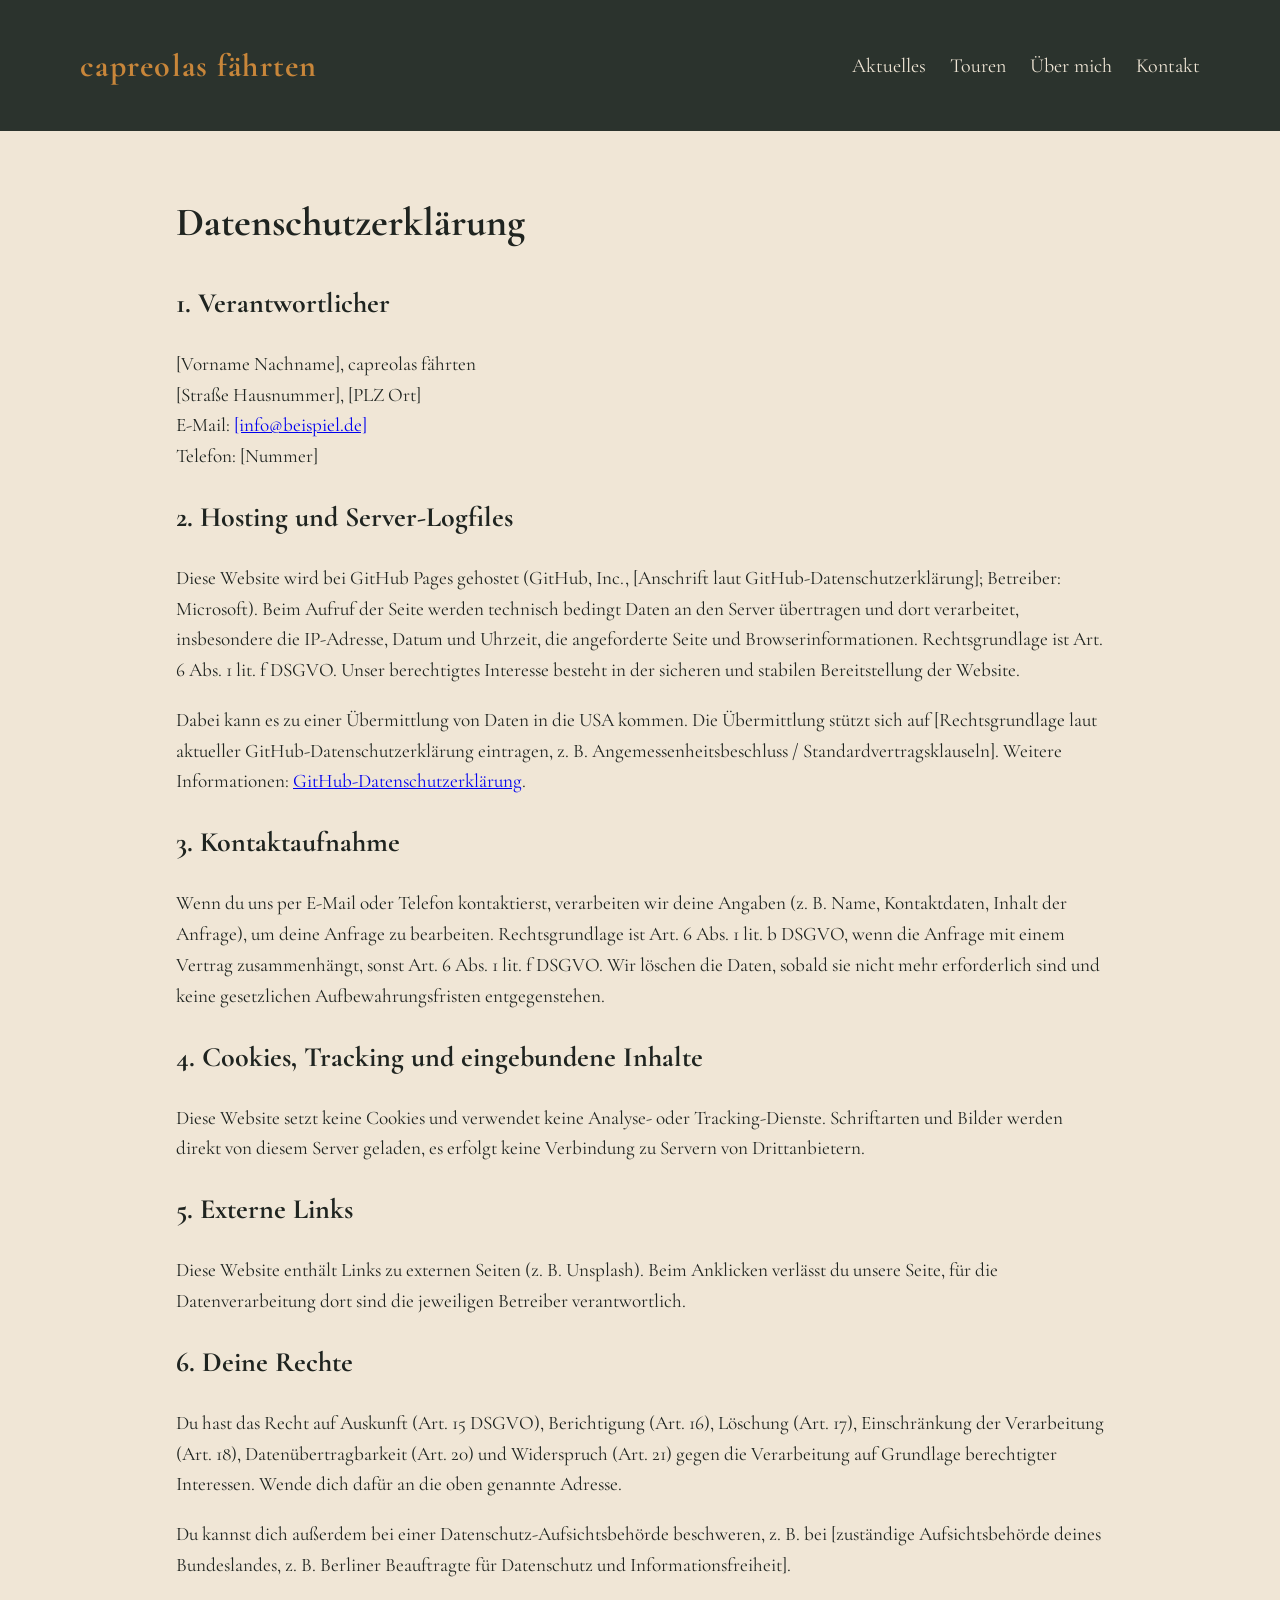
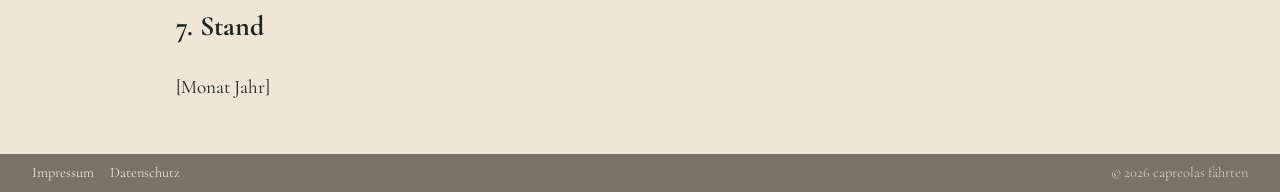
==== datenschutz.html @ 93278641 "impressum, datenschutz, ueber mich" ====
<!doctype html>
<html lang="de">
  <head>
    <meta charset="UTF-8" />
    <meta name="viewport" content="width=device-width, initial-scale=1" />
    <title>Kontakt</title>
    <link rel="stylesheet" href="css/style.css" />
  </head>
  <body class="datenschutz">
    <header class="site-header">
      <a class="logo" href="#">capreolas fährten</a>
      <button
        class="nav-toggle"
        aria-label="Menü"
        aria-expanded="false"
        aria-controls="nav"
      >
        ☰
      </button>
      <nav id="nav">
        <a href="index.html">Aktuelles</a>
        <a href="touren.html">Touren</a>
        <a href="ueber_mich.html">Über mich</a>
        <a href="kontakt.html" aria-current="page">Kontakt</a>
      </nav>
    </header>

    <main>
      <h1>Datenschutzerklärung</h1>

      <h2>1. Verantwortlicher</h2>
      <p>
        [Vorname Nachname], capreolas fährten<br />
        [Straße Hausnummer], [PLZ Ort]<br />
        E-Mail: <a href="mailto:[info@beispiel.de]">[info@beispiel.de]</a><br />
        Telefon: [Nummer]
      </p>

      <h2>2. Hosting und Server-Logfiles</h2>
      <p>
        Diese Website wird bei GitHub Pages gehostet (GitHub, Inc., [Anschrift
        laut GitHub-Datenschutzerklärung]; Betreiber: Microsoft). Beim Aufruf
        der Seite werden technisch bedingt Daten an den Server übertragen und
        dort verarbeitet, insbesondere die IP-Adresse, Datum und Uhrzeit, die
        angeforderte Seite und Browserinformationen. Rechtsgrundlage ist Art. 6
        Abs. 1 lit. f DSGVO. Unser berechtigtes Interesse besteht in der
        sicheren und stabilen Bereitstellung der Website.
      </p>
      <p>
        Dabei kann es zu einer Übermittlung von Daten in die USA kommen. Die
        Übermittlung stützt sich auf [Rechtsgrundlage laut aktueller
        GitHub-Datenschutzerklärung eintragen, z. B. Angemessenheitsbeschluss /
        Standardvertragsklauseln]. Weitere Informationen:
        <a
          href="https://docs.github.com/de/site-policy/privacy-policies/github-general-privacy-statement"
          target="_blank"
          rel="noopener"
          >GitHub-Datenschutzerklärung</a
        >.
      </p>

      <h2>3. Kontaktaufnahme</h2>
      <p>
        Wenn du uns per E-Mail oder Telefon kontaktierst, verarbeiten wir deine
        Angaben (z. B. Name, Kontaktdaten, Inhalt der Anfrage), um deine Anfrage
        zu bearbeiten. Rechtsgrundlage ist Art. 6 Abs. 1 lit. b DSGVO, wenn die
        Anfrage mit einem Vertrag zusammenhängt, sonst Art. 6 Abs. 1 lit. f
        DSGVO. Wir löschen die Daten, sobald sie nicht mehr erforderlich sind
        und keine gesetzlichen Aufbewahrungsfristen entgegenstehen.
      </p>

      <h2>4. Cookies, Tracking und eingebundene Inhalte</h2>
      <p>
        Diese Website setzt keine Cookies und verwendet keine Analyse- oder
        Tracking-Dienste. Schriftarten und Bilder werden direkt von diesem
        Server geladen, es erfolgt keine Verbindung zu Servern von
        Drittanbietern.
      </p>

      <h2>5. Externe Links</h2>
      <p>
        Diese Website enthält Links zu externen Seiten (z. B. Unsplash). Beim
        Anklicken verlässt du unsere Seite, für die Datenverarbeitung dort sind
        die jeweiligen Betreiber verantwortlich.
      </p>

      <h2>6. Deine Rechte</h2>
      <p>
        Du hast das Recht auf Auskunft (Art. 15 DSGVO), Berichtigung (Art. 16),
        Löschung (Art. 17), Einschränkung der Verarbeitung (Art. 18),
        Datenübertragbarkeit (Art. 20) und Widerspruch (Art. 21) gegen die
        Verarbeitung auf Grundlage berechtigter Interessen. Wende dich dafür an
        die oben genannte Adresse.
      </p>
      <p>
        Du kannst dich außerdem bei einer Datenschutz-Aufsichtsbehörde
        beschweren, z. B. bei [zuständige Aufsichtsbehörde deines Bundeslandes,
        z. B. Berliner Beauftragte für Datenschutz und Informationsfreiheit].
      </p>

      <h2>7. Stand</h2>
      <p>[Monat Jahr]</p>
    </main>

    <footer class="site-footer">
      <nav class="footer-nav" aria-label="Rechtliches">
        <a href="impressum.html">Impressum</a>
        <a href="datenschutz.html">Datenschutz</a>
      </nav>
      <small>&copy; 2026 capreolas fährten</small>
    </footer>

    <script src="js/script.js"></script>
  </body>
</html>
---- css/style.css ----
/* ========== SCHRIFT ========== */
@font-face {
  font-family: "Cormorant Garamond";
  src: url("../fonts/Cormorant_Garamond/CormorantGaramond-VariableFont_wght.ttf")
    format("truetype");
  font-weight: 300 700;
  font-style: normal;
  font-display: swap;
}

@font-face {
  font-family: "Cormorant Garamond";
  src: url("../fonts/Cormorant_Garamond/CormorantGaramond-Italic-VariableFont_wght.ttf")
    format("truetype");
  font-weight: 300 700;
  font-style: italic;
  font-display: swap;
}

/* ========== FARBEN (hier ändern, gilt für die ganze Seite) ========== */
:root {
  --hell: #f0e6d6;
  --sand: #b9a78f;
  --text: #1f2420;
  --dunkel: #2b332d;
  --braun: #4a4036;
  --akzent: #c8863a;
  --akzent-dunkel: #8a4f1a;
}

/* ========== GRUNDLAGEN ========== */
* {
  box-sizing: border-box;
}

body {
  margin: 0;
  min-height: 100dvh;
  display: flex;
  flex-direction: column;
  font-family: "Cormorant Garamond", Georgia, serif;
  font-size: 1.2rem;
  line-height: 1.6;
  background: var(--hell);
  color: var(--text);
}

main {
  flex: 1;
  width: 100%;
  max-width: 60rem;
  margin: 0 auto;
  padding: 2rem 1rem;
}

h1,
h2 {
  font-weight: 700;
}

h1 {
  font-size: 2.5rem;
}

h2 {
  font-size: 1.75rem;
}

img {
  max-width: 100%;
  height: auto;
  display: block;
}

footer {
  padding: 1rem;
  text-align: center;
}

/* ========== HEADER ========== */
.site-header {
  position: sticky;
  top: 0;
  z-index: 10;
  display: flex;
  justify-content: space-between;
  align-items: center;
  padding: 2.5rem 5rem;
  background: var(--dunkel);
}

.site-header a {
  text-decoration: none;
}

.logo {
  font-size: 2rem;
  font-weight: 700;
  letter-spacing: 0.04em;
  color: var(--akzent);
}

.site-header nav {
  display: flex;
  gap: 1.5rem;
}

.site-header nav a {
  font-size: 1.25rem;
  color: var(--hell);
}

.site-header nav a:hover {
  color: var(--akzent);
  text-decoration: underline;
}

/* Menü-Knopf (nur am Handy sichtbar) */
.nav-toggle {
  display: none;
  background: none;
  border: 0;
  font-size: 1.75rem;
  color: var(--hell);
  cursor: pointer;
}

/* ========== STARTSEITE ========== */
body.home {
  background: url("../img/fluss_von_oben.jpg") center / cover no-repeat fixed;
}

body.home main {
  max-width: none;
  display: grid;
  align-content: center; /* Überschrift vertikal mittig */
  text-align: center;
  padding: 0 0 25vh; /* höherer Wert = Überschrift weiter oben */
}

body.home h1 {
  margin: 0;
  padding: 2rem 1rem;
  background: #f0e6d6a4;
  color: var(--dunkel);
  font-size: clamp(2.5rem, 8vw, 5rem);
}

/* ========== ÜBER MICH ========== */
.untertitel {
  margin-top: -0.5rem;
  font-size: 1.4rem;
  font-style: italic;
  color: var(--braun);
}

.portrait {
  max-width: 22rem;
  margin: 1.5rem 0;
}

h3 {
  margin-bottom: 0.25rem;
  font-size: 1.3rem;
}

main ul {
  margin-top: 0.25rem;
  padding-left: 1.2rem;
}

.zitate p {
  font-style: italic;
}

/* ========== HANDY (alles bis 640 px Breite) ========== */
@media (max-width: 640px) {
  .site-header {
    flex-wrap: wrap;
    padding: 0.75rem 1rem;
  }

  .logo {
    font-size: 1.5rem;
  }

  .nav-toggle {
    display: block;
  }

  .site-header nav {
    display: none;
    flex-direction: column;
    gap: 0;
    width: 100%;
  }

  .site-header nav.open {
    display: flex;
  }

  .site-header nav a {
    padding: 0.75rem 0;
  }
}

/* ========== FOOTER ========== */
.site-footer {
  display: flex;
  justify-content: space-between;
  align-items: center;
  flex-wrap: wrap;
  gap: 0.5rem 1.5rem;
  padding: 0.6rem 2rem;
  background: rgb(74 64 54 / 0.7);
  color: var(--hell);
  font-size: 0.9rem;
  line-height: 1.3;
}

.footer-nav {
  display: flex;
  gap: 1rem;
}

.site-footer a {
  color: var(--hell);
  text-decoration: none;
}

.site-footer a:hover {
  color: var(--akzent);
  text-decoration: underline;
}

.site-footer small {
  font-size: inherit;
  opacity: 0.8;
}

.site-footer .credit {
  opacity: 0.8;
}

.site-footer .credit a {
  text-decoration: underline;
}
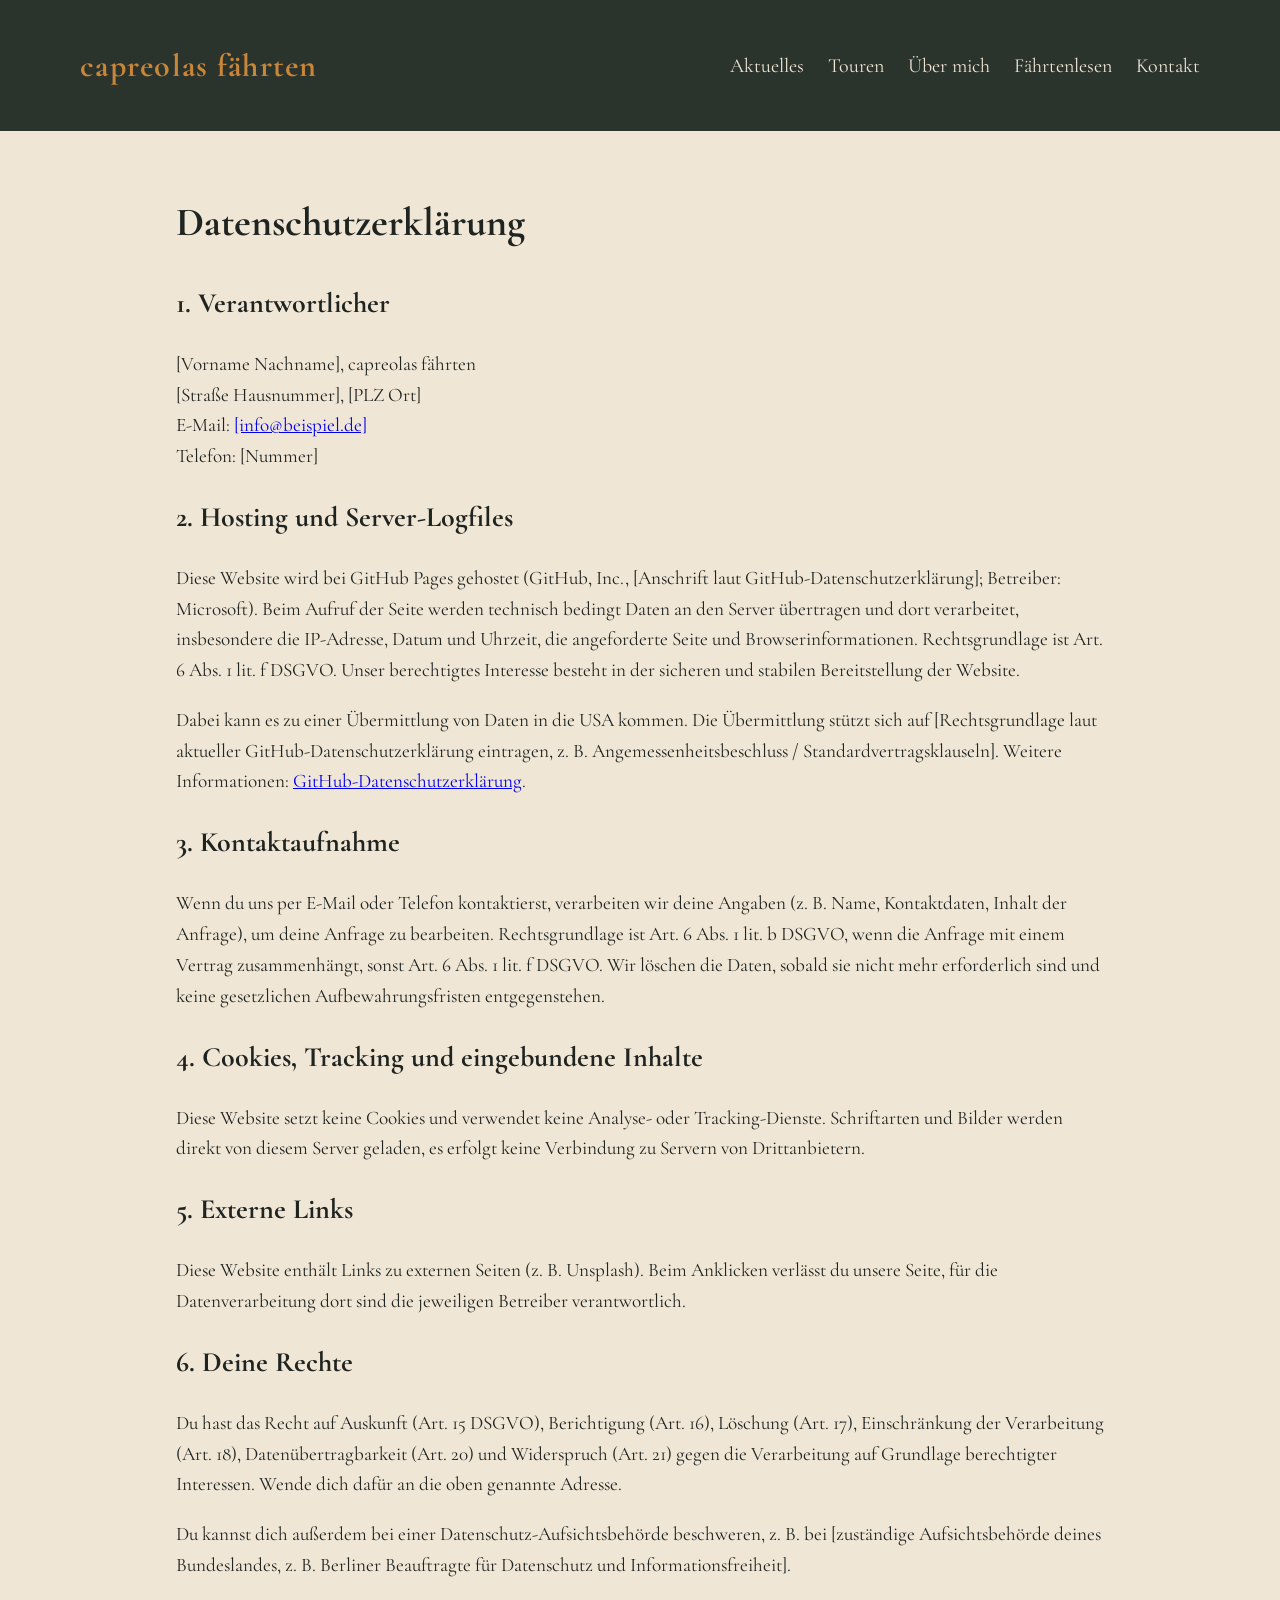
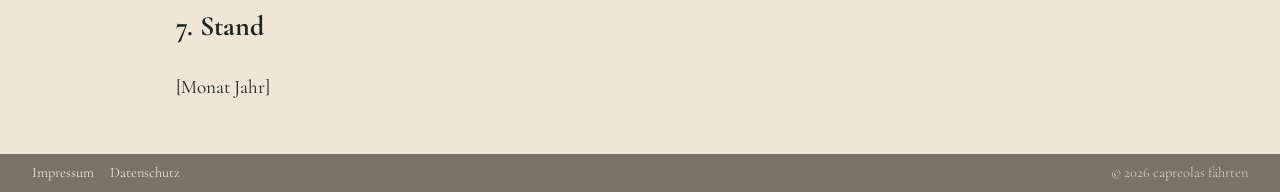
==== commit 9810ab5e: "faehrtenlesen" ====
--- a/datenschutz.html
+++ b/datenschutz.html
@@ -21,6 +21,7 @@
         <a href="index.html">Aktuelles</a>
         <a href="touren.html">Touren</a>
         <a href="ueber_mich.html">Über mich</a>
+        <a href="faehrtenlesen.html">Fährtenlesen</a>
         <a href="kontakt.html" aria-current="page">Kontakt</a>
       </nav>
     </header>
